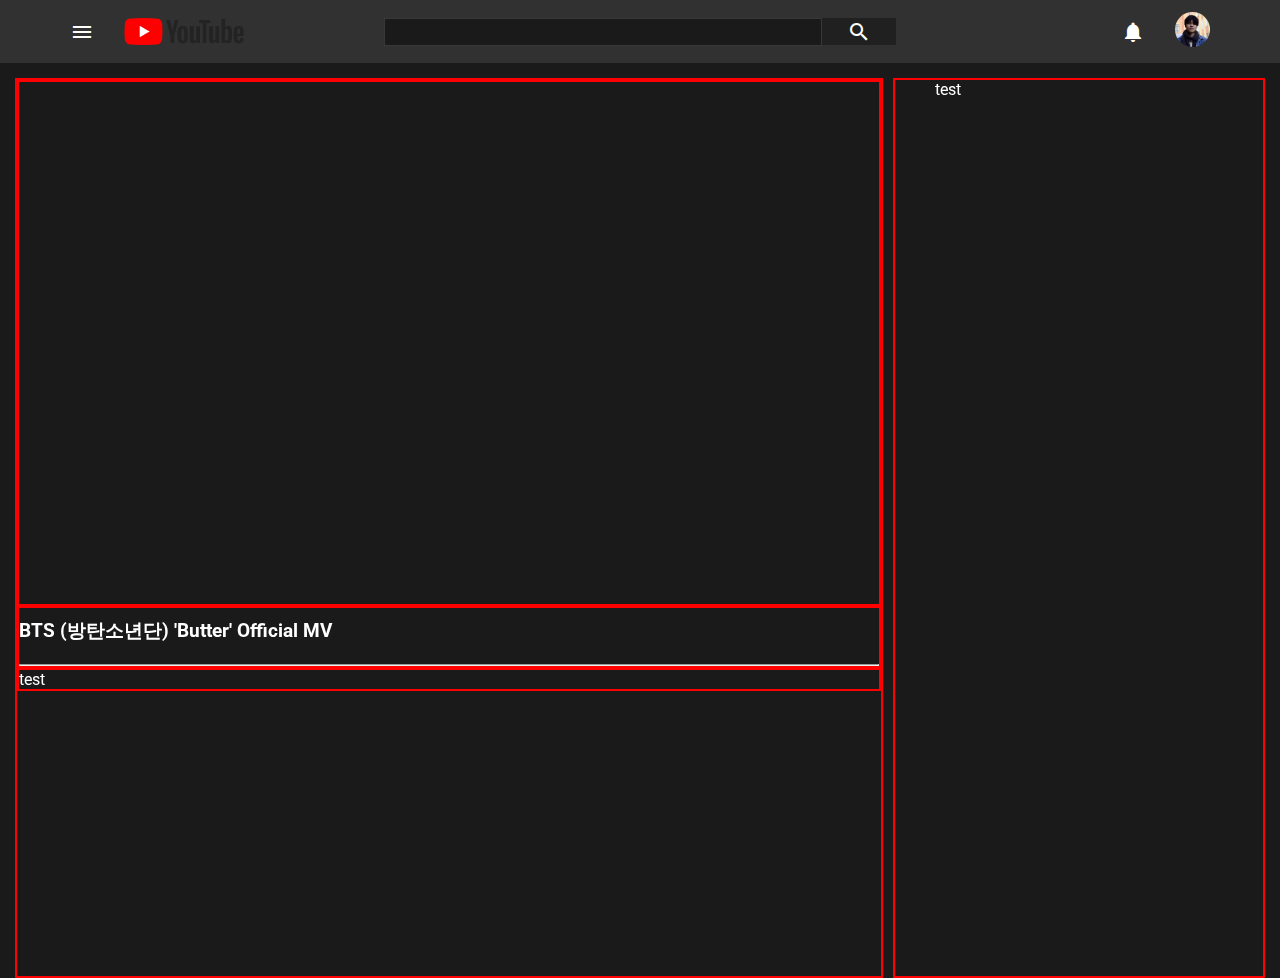
==== index.html @ 273050a8 "page structure and navbar ready" ====
<!doctype html>

<html lang="en">
<head>
  <meta charset="utf-8">
  <title>Youtube but better</title>
  <link rel="preconnect" href="https://fonts.gstatic.com">
  <link href="https://fonts.googleapis.com/css2?family=Roboto&display=swap" rel="stylesheet">
  <link rel="stylesheet" href="https://fonts.googleapis.com/icon?family=Material+Icons">
  <link href='https://css.gg/menu-grid-r.css' rel='stylesheet'>
  <meta name="description" content="youtube-clone">
  <meta name="author" content="SitePoint">
  <link rel="icon" href="media/yt-icon.png">

  <link rel="stylesheet" href="styles/styles.css">

</head>
    <nav>
        <div id = "nav-left">
            <i class="material-icons bg-light">menu</i>
            <img class = "bg-light" id = "yt-logo" src = "media/yt-logo.png" alt = "youtube-logo">
        </div>
        <div id = 'searchbar'>
            <input type = 'text' name = 'search'>
            <button><i class="material-icons">&#xe8b6;</i></button>
        </div>
        <div id = "nav-right">
            <i class="gg-menu-grid-r"></i>
            <i class="material-icons bg-light">notifications</i>
            <a href="https://github.com/minho-sama" target ="_blank"><img class = "bg-light" id = "profile-pic" src = "media/minho.jpg" alt = "profile pic"></a>
        </div>
    </nav>

    <article>
        <div id = 'main-content'>
            <section id = 'video-player'>
                <iframe 
                src="https://www.youtube.com/embed/WMweEpGlu_U" 
                title="YouTube video player" frameborder="0" 
                allow="accelerometer; autoplay; clipboard-write; encrypted-media; gyroscope; picture-in-picture" 
                allowfullscreen></iframe>
                <p id = "description">
                    <h3>BTS (방탄소년단) 'Butter' Official MV</h3>
                </p>
                <hr>
            </section>
            <section id = "comment-section">
                <p>test</p>
            </section>
        </div>
        
        <aside id = "recommendations">
            <ul>
                <p>test</p>
            </ul>
        </aside>
    </article>

<body>

</body>
</html>
---- styles/styles.css ----
/*mixin*/
nav {
  display: -webkit-box;
  display: -ms-flexbox;
  display: flex;
  -webkit-box-align: center;
      -ms-flex-align: center;
          align-items: center;
  -webkit-box-pack: center;
      -ms-flex-pack: center;
          justify-content: center;
  color: #ffffff;
  width: 100%;
  height: 7vh;
  background-color: #313131;
  position: relative;
}

nav #nav-left {
  position: absolute;
  background-color: #313131;
  display: -webkit-box;
  display: -ms-flexbox;
  display: flex;
  -webkit-box-align: center;
      -ms-flex-align: center;
          align-items: center;
  gap: 30px;
  left: 70px;
}

nav #nav-left #yt-logo {
  width: 120px;
}

nav #nav-right {
  position: absolute;
  background-color: #313131;
  display: -webkit-box;
  display: -ms-flexbox;
  display: flex;
  -webkit-box-align: center;
      -ms-flex-align: center;
          align-items: center;
  gap: 30px;
  right: 70px;
}

nav #nav-right #profile-pic {
  border-radius: 50%;
  width: 35px;
}

nav #nav-right a {
  background-color: #313131;
}

nav #searchbar {
  -webkit-box-align: center;
      -ms-flex-align: center;
          align-items: center;
  display: -webkit-box;
  display: -ms-flexbox;
  display: flex;
  -webkit-box-pack: center;
      -ms-flex-pack: center;
          justify-content: center;
  width: 40%;
  background-color: #313131;
}

nav #searchbar input {
  width: 90%;
  border: 1px solid #383838;
  padding: 4px;
  font-size: 15px;
  background-color: #1a1a1a;
}

nav #searchbar input:focus {
  outline: none;
}

nav #searchbar button {
  border: none;
  width: 15%;
  margin: 0;
  cursor: pointer;
  height: 27px;
  background-color: #202020;
}

nav #searchbar button i {
  margin-top: 1px;
  background-color: #202020;
}

nav .bg-light {
  background-color: #313131;
}

::-webkit-scrollbar {
  width: 13px;
}

::-webkit-scrollbar-track {
  background: #313131;
}

::-webkit-scrollbar-thumb {
  background: #bbbbbb;
  -webkit-transition: 0.5s;
  transition: 0.5s;
  border-radius: 5px;
  border: 2px solid rgba(0, 0, 0, 0);
  background-clip: padding-box;
}

::-webkit-scrollbar-thumb:hover {
  background: #6d6d6d;
  border: 2px solid rgba(0, 0, 0, 0);
  background-clip: padding-box;
}

* {
  margin: 0;
  -webkit-box-sizing: border-box;
          box-sizing: border-box;
  color: white;
  font-family: Roboto, Arial, sans-serif;
  background-color: #1a1a1a;
}

body, html {
  height: 100%;
}

article {
  margin: 15px;
  display: -webkit-box;
  display: -ms-flexbox;
  display: flex;
  -webkit-box-orient: horizontal;
  -webkit-box-direction: normal;
      -ms-flex-direction: row;
          flex-direction: row;
  gap: 10px;
  height: 100%;
}

#main-content {
  -ms-flex-preferred-size: 70%;
      flex-basis: 70%;
  -webkit-box-orient: vertical;
  -webkit-box-direction: normal;
      -ms-flex-direction: column;
          flex-direction: column;
  border: 2px solid red;
  height: 100%;
  display: inline-block;
}

#main-content #video-player {
  width: 100%;
  border: 2px solid red;
  display: -webkit-box;
  display: -ms-flexbox;
  display: flex;
  -webkit-box-orient: vertical;
  -webkit-box-direction: normal;
      -ms-flex-direction: column;
          flex-direction: column;
  gap: 10px;
  -webkit-box-pack: center;
      -ms-flex-pack: center;
          justify-content: center;
}

#main-content #video-player iframe {
  width: 100%;
  height: 40vw;
}

#main-content #description {
  border: 2px solid red;
}

#main-content #comment-section {
  width: 100%;
  border: 2px solid red;
}

#recommendations {
  height: 100%;
  -ms-flex-preferred-size: 30%;
      flex-basis: 30%;
  -webkit-box-orient: vertical;
  -webkit-box-direction: normal;
      -ms-flex-direction: column;
          flex-direction: column;
  border: 2px solid red;
}
/*# sourceMappingURL=styles.css.map */
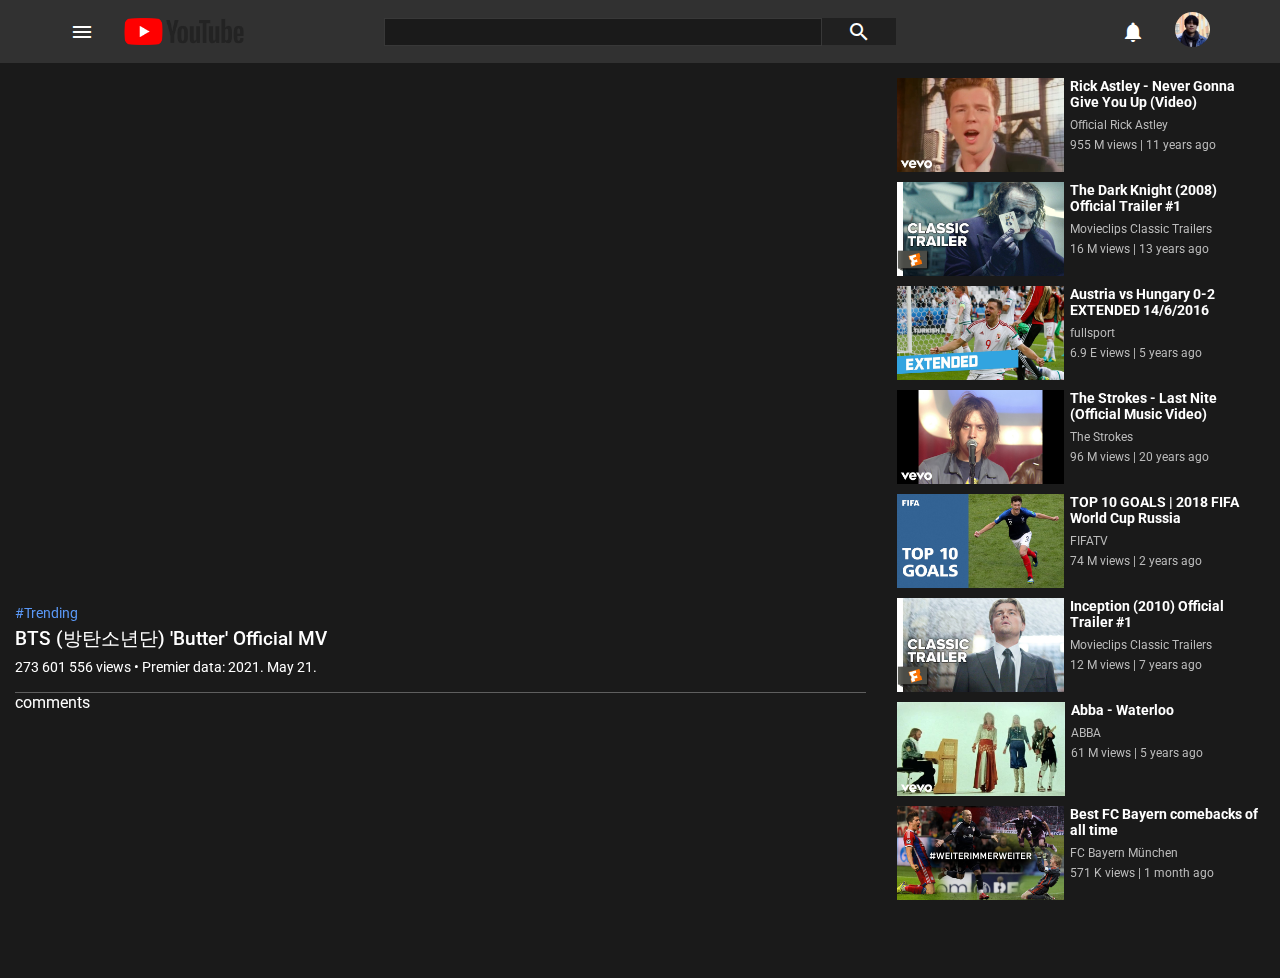
==== commit d911049b: "comment section  and likes not finished" ====
--- a/index.html
+++ b/index.html
@@ -39,19 +39,85 @@
                 title="YouTube video player" frameborder="0" 
                 allow="accelerometer; autoplay; clipboard-write; encrypted-media; gyroscope; picture-in-picture" 
                 allowfullscreen></iframe>
-                <p id = "description">
-                    <h3>BTS (방탄소년단) 'Butter' Official MV</h3>
-                </p>
+                <section id = "description">
+                    <header>#Trending</header>
+                    <h1>BTS (방탄소년단) 'Butter' Official MV</h1>
+                    <p>273 601 556 views • Premier data: 2021. May 21.</p>
+                </section>
                 <hr>
             </section>
             <section id = "comment-section">
-                <p>test</p>
+                <p>comments</p>
             </section>
         </div>
         
         <aside id = "recommendations">
             <ul>
-                <p>test</p>
+                <li>
+                    <img class = "thumbnail" src = "media/thumbnails/rickroll.jpg" alt = "rick roll">
+                    <div>
+                        <h1>Rick Astley - Never Gonna Give You Up (Video)</h1>
+                        <p>Official Rick Astley</p>
+                        <p>955 M views | 11 years ago</p>
+                    </div>
+                </li>
+                <li>
+                    <img class = "thumbnail" src = "media/thumbnails/darkknight.jpg" alt = "batman">
+                    <div>
+                        <h1>The Dark Knight (2008) Official Trailer #1 </h1>
+                        <p>Movieclips Classic Trailers</p>
+                        <p>16 M views | 13 years ago</p>
+                    </div>
+                </li>
+                <li>
+                    <img class = "thumbnail" src = "media/thumbnails/hun.jpg" alt = "hun-aus">
+                    <div>
+                        <h1>Austria vs Hungary 0-2 EXTENDED 14/6/2016 </h1>
+                        <p>fullsport</p>
+                        <p>6.9 E views | 5 years ago</p>
+                    </div>
+                </li>
+                <li>
+                    <img class = "thumbnail" src = "media/thumbnails/lastnite.jpg" alt = "lastnite">
+                    <div>
+                        <h1>The Strokes - Last Nite (Official Music Video)</h1>
+                        <p>The Strokes</p>
+                        <p>96 M views | 20 years ago</p>
+                    </div>
+                </li>
+                <li>
+                    <img class = "thumbnail" src = "media/thumbnails/uefa.jpg" alt = "fifa">
+                    <div>
+                        <h1>TOP 10 GOALS | 2018 FIFA World Cup Russia
+                        </h1>
+                        <p>FIFATV</p>
+                        <p>74 M views | 2 years ago</p>
+                    </div>
+                </li>
+                <li>
+                    <img class = "thumbnail" src = "media/thumbnails/inception.jpg" alt = "dicaprio">
+                    <div>
+                        <h1>Inception (2010) Official Trailer #1</h1>
+                        <p>Movieclips Classic Trailers</p>
+                        <p>12 M views | 7 years ago</p>
+                    </div>
+                </li>
+                <li>
+                    <img class = "thumbnail" src = "media/thumbnails/waterloo.jpg" alt = "abba">
+                    <div>
+                        <h1>Abba - Waterloo</h1>
+                        <p>ABBA</p>
+                        <p>61 M views | 5 years ago</p>
+                    </div>
+                </li>
+                <li>
+                    <img class = "thumbnail" src = "media/thumbnails/bayern.jpg" alt = "abba">
+                    <div>
+                        <h1>Best FC Bayern comebacks of all time</h1>
+                        <p>FC Bayern München</p>
+                        <p>571 K views | 1 month ago</p>
+                    </div>
+                </li>
             </ul>
         </aside>
     </article>
--- a/styles/styles.css
+++ b/styles/styles.css
@@ -122,6 +122,57 @@
   background-clip: padding-box;
 }
 
+#recommendations {
+  margin: 0;
+  height: 100%;
+  -ms-flex-preferred-size: 30%;
+      flex-basis: 30%;
+  -webkit-box-orient: vertical;
+  -webkit-box-direction: normal;
+      -ms-flex-direction: column;
+          flex-direction: column;
+}
+
+#recommendations ul {
+  padding-left: 4px;
+}
+
+#recommendations ul li {
+  cursor: pointer;
+  margin-bottom: 10px;
+  display: -webkit-box;
+  display: -ms-flexbox;
+  display: flex;
+  gap: 6px;
+  list-style: none;
+}
+
+#recommendations ul li .thumbnail {
+  width: 168px;
+  height: 94px;
+}
+
+#recommendations ul li div {
+  display: -webkit-box;
+  display: -ms-flexbox;
+  display: flex;
+  -webkit-box-orient: vertical;
+  -webkit-box-direction: normal;
+      -ms-flex-direction: column;
+          flex-direction: column;
+}
+
+#recommendations ul li div h1 {
+  font-size: 14px;
+  margin-bottom: 5px;
+}
+
+#recommendations ul li div p {
+  color: #bbbbbb;
+  font-size: 12px;
+  margin: 3px 0;
+}
+
 * {
   margin: 0;
   -webkit-box-sizing: border-box;
@@ -155,14 +206,11 @@
   -webkit-box-direction: normal;
       -ms-flex-direction: column;
           flex-direction: column;
-  border: 2px solid red;
-  height: 100%;
-  display: inline-block;
+  height: 100%;
 }
 
 #main-content #video-player {
   width: 100%;
-  border: 2px solid red;
   display: -webkit-box;
   display: -ms-flexbox;
   display: flex;
@@ -182,22 +230,30 @@
 }
 
 #main-content #description {
-  border: 2px solid red;
+  font-size: 14px;
+}
+
+#main-content #description header {
+  margin: 5px 0;
+  color: #5a98f7;
+}
+
+#main-content #description h1 {
+  font-weight: 500;
+  font-size: 19px;
+}
+
+#main-content #description p {
+  margin: 7px 0;
+}
+
+#main-content hr {
+  border: none;
+  border-top: 0.5px solid #5f5f5f;
+  width: 98%;
 }
 
 #main-content #comment-section {
   width: 100%;
-  border: 2px solid red;
-}
-
-#recommendations {
-  height: 100%;
-  -ms-flex-preferred-size: 30%;
-      flex-basis: 30%;
-  -webkit-box-orient: vertical;
-  -webkit-box-direction: normal;
-      -ms-flex-direction: column;
-          flex-direction: column;
-  border: 2px solid red;
 }
 /*# sourceMappingURL=styles.css.map */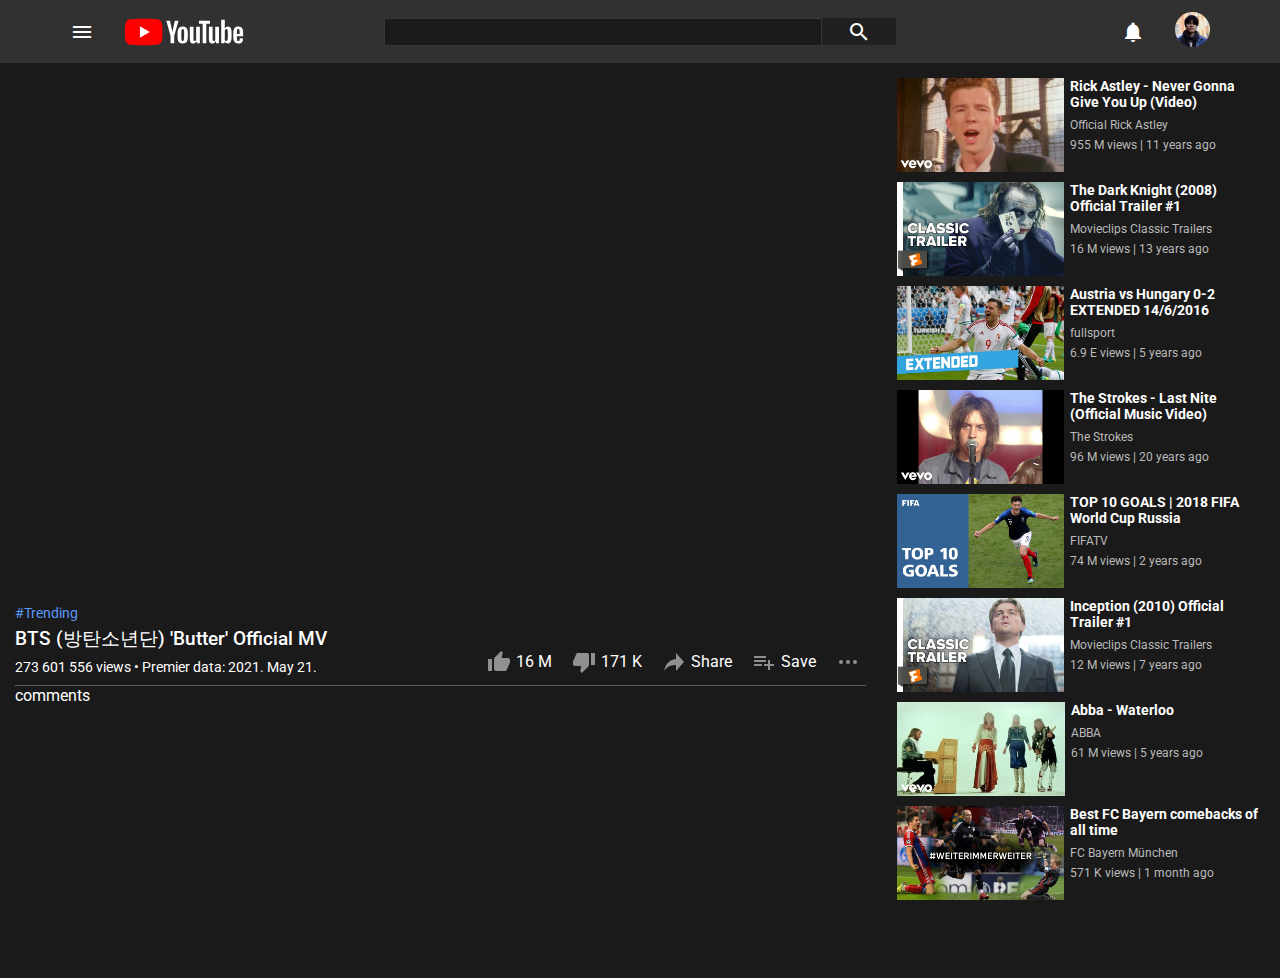
==== commit d679cfea: "action buttons added" ====
--- a/index.html
+++ b/index.html
@@ -18,15 +18,15 @@
     <nav>
         <div id = "nav-left">
             <i class="material-icons bg-light">menu</i>
-            <img class = "bg-light" id = "yt-logo" src = "media/yt-logo.png" alt = "youtube-logo">
+            <img class="bg-light" id="yt-logo" src="media/youtube-logo-white.svg" alt="youtube-logo">
         </div>
         <div id = 'searchbar'>
             <input type = 'text' name = 'search'>
             <button><i class="material-icons">&#xe8b6;</i></button>
         </div>
         <div id = "nav-right">
-            <i class="gg-menu-grid-r"></i>
-            <i class="material-icons bg-light">notifications</i>
+            <i class="gg-menu-grid-r disappear"></i>
+            <i class="material-icons bg-light disappear">notifications</i>
             <a href="https://github.com/minho-sama" target ="_blank"><img class = "bg-light" id = "profile-pic" src = "media/minho.jpg" alt = "profile pic"></a>
         </div>
     </nav>
@@ -43,6 +43,28 @@
                     <header>#Trending</header>
                     <h1>BTS (방탄소년단) 'Butter' Official MV</h1>
                     <p>273 601 556 views • Premier data: 2021. May 21.</p>
+                </section>
+                <section id = "action-buttons">
+                    <ul>
+                        <li>
+                            <img src = "media/like.svg" alt = "like">
+                            <p>16 M</p>
+                        </li>
+                        <li>
+                            <img src = "media/dislike.svg" alt = "dislike">
+                            <p>171 K</p>
+                        </li>
+                        <li>
+                            <img src = "media/share.svg" alt = "like">
+                            <p>Share</p>
+                        </li>
+                        <li>
+                            <img src = "media/add-playlist.svg" alt = "like">
+                            <p>Save</p>
+                        </li>
+                            <img src = "media/grey-mini-menu.svg" alt = "like">  <li>
+                        </li>
+                    </ul>
                 </section>
                 <hr>
             </section>
--- a/styles/styles.css
+++ b/styles/styles.css
@@ -173,6 +173,18 @@
   margin: 3px 0;
 }
 
+@media only screen and (max-width: 900px) {
+  #yt-logo {
+    display: none;
+  }
+}
+
+@media only screen and (max-width: 700px) {
+  .disappear {
+    display: none;
+  }
+}
+
 * {
   margin: 0;
   -webkit-box-sizing: border-box;
@@ -211,6 +223,7 @@
 
 #main-content #video-player {
   width: 100%;
+  position: relative;
   display: -webkit-box;
   display: -ms-flexbox;
   display: flex;
@@ -244,7 +257,35 @@
 }
 
 #main-content #description p {
-  margin: 7px 0;
+  margin: 7px 0 -10px 0;
+}
+
+#main-content #action-buttons ul {
+  list-style: none;
+  display: -webkit-box;
+  display: -ms-flexbox;
+  display: flex;
+  gap: 20px;
+  position: absolute;
+  bottom: 2%;
+  right: 3px;
+}
+
+#main-content #action-buttons ul li {
+  display: -webkit-box;
+  display: -ms-flexbox;
+  display: flex;
+  gap: 5px;
+  -webkit-box-align: center;
+      -ms-flex-align: center;
+          align-items: center;
+  -webkit-box-pack: center;
+      -ms-flex-pack: center;
+          justify-content: center;
+}
+
+#main-content #action-buttons ul li img {
+  cursor: pointer;
 }
 
 #main-content hr {
@@ -256,4 +297,22 @@
 #main-content #comment-section {
   width: 100%;
 }
+
+@media only screen and (max-width: 900px) {
+  article {
+    -webkit-box-orient: vertical;
+    -webkit-box-direction: normal;
+        -ms-flex-direction: column;
+            flex-direction: column;
+  }
+  article #description p {
+    margin: 10px 0;
+  }
+  article #action-buttons {
+    display: none;
+  }
+  article hr {
+    margin-top: 5px;
+  }
+}
 /*# sourceMappingURL=styles.css.map */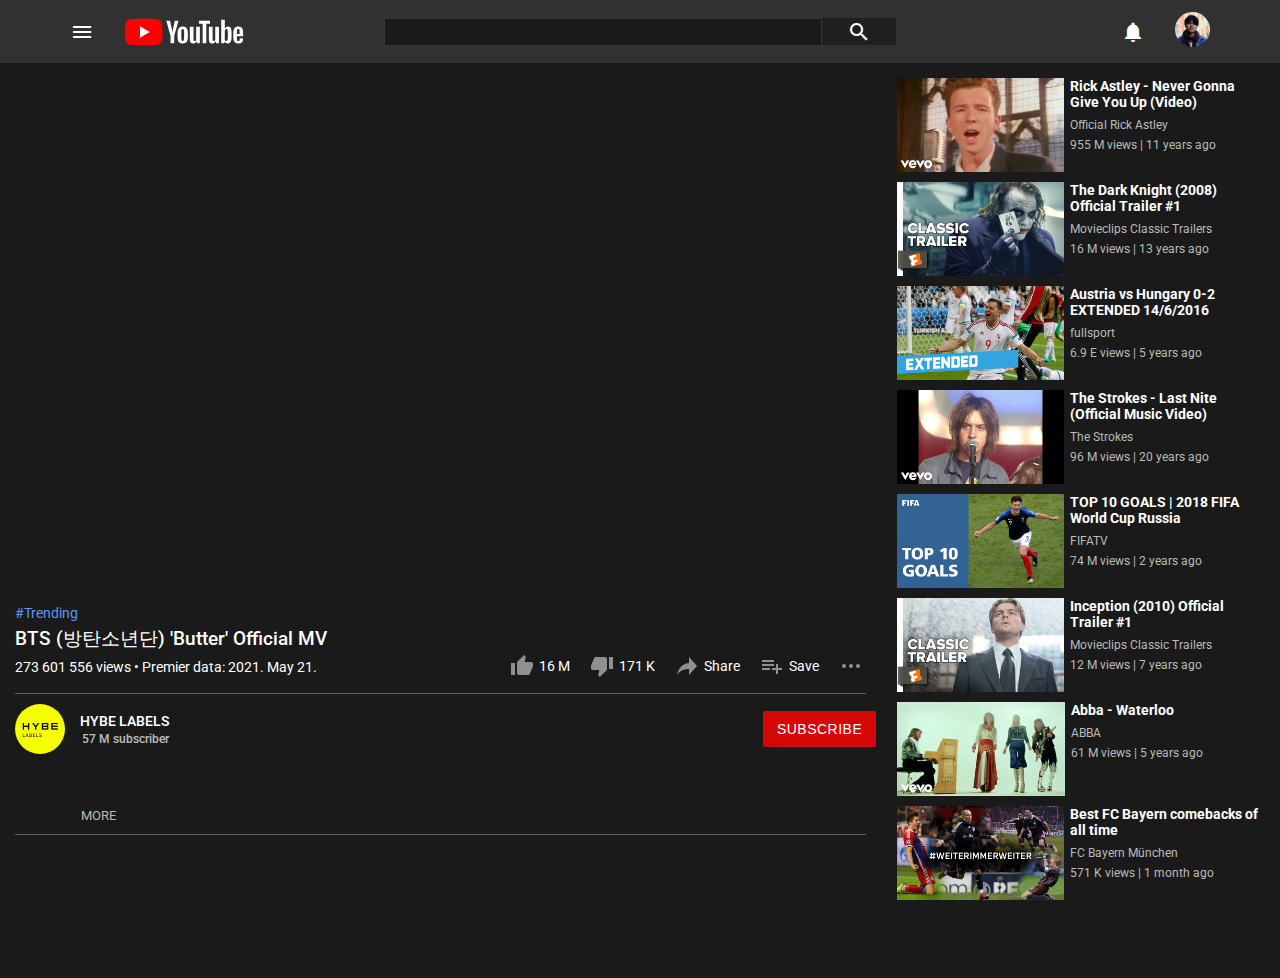
==== commit 06bd45e2: "added responsiveness" ====
--- a/index.html
+++ b/index.html
@@ -10,6 +10,7 @@
   <link href='https://css.gg/menu-grid-r.css' rel='stylesheet'>
   <meta name="description" content="youtube-clone">
   <meta name="author" content="SitePoint">
+  <meta content="width=device-width, initial-scale=1" name="viewport" />
   <link rel="icon" href="media/yt-icon.png">
 
   <link rel="stylesheet" href="styles/styles.css">
@@ -17,7 +18,7 @@
 </head>
     <nav>
         <div id = "nav-left">
-            <i class="material-icons bg-light">menu</i>
+            <i class="material-icons bg-light pointer">menu</i>
             <img class="bg-light" id="yt-logo" src="media/youtube-logo-white.svg" alt="youtube-logo">
         </div>
         <div id = 'searchbar'>
@@ -25,8 +26,8 @@
             <button><i class="material-icons">&#xe8b6;</i></button>
         </div>
         <div id = "nav-right">
-            <i class="gg-menu-grid-r disappear"></i>
-            <i class="material-icons bg-light disappear">notifications</i>
+            <i class="gg-menu-grid-r disappear pointer"></i>
+            <i class="material-icons bg-light disappear pointer">notifications</i>
             <a href="https://github.com/minho-sama" target ="_blank"><img class = "bg-light" id = "profile-pic" src = "media/minho.jpg" alt = "profile pic"></a>
         </div>
     </nav>
@@ -43,33 +44,43 @@
                     <header>#Trending</header>
                     <h1>BTS (방탄소년단) 'Butter' Official MV</h1>
                     <p>273 601 556 views • Premier data: 2021. May 21.</p>
-                </section>
-                <section id = "action-buttons">
-                    <ul>
-                        <li>
-                            <img src = "media/like.svg" alt = "like">
-                            <p>16 M</p>
-                        </li>
-                        <li>
-                            <img src = "media/dislike.svg" alt = "dislike">
-                            <p>171 K</p>
-                        </li>
-                        <li>
-                            <img src = "media/share.svg" alt = "like">
-                            <p>Share</p>
-                        </li>
-                        <li>
-                            <img src = "media/add-playlist.svg" alt = "like">
-                            <p>Save</p>
-                        </li>
-                            <img src = "media/grey-mini-menu.svg" alt = "like">  <li>
-                        </li>
-                    </ul>
+                    <div id = "action-buttons">
+                        <ul>
+                            <li>
+                                <img src = "media/like.svg" alt = "like">
+                                <p>16 M</p>
+                            </li>
+                            <li>
+                                <img src = "media/dislike.svg" alt = "dislike">
+                                <p>171 K</p>
+                            </li>
+                            <li>
+                                <img src = "media/share.svg" alt = "like">
+                                <p>Share</p>
+                            </li>
+                            <li>
+                                <img src = "media/add-playlist.svg" alt = "like">
+                                <p>Save</p>
+                            </li>
+                                <img src = "media/grey-mini-menu.svg" alt = "like">  <li>
+                            </li>
+                        </ul>
+                    </div>
                 </section>
                 <hr>
-            </section>
-            <section id = "comment-section">
-                <p>comments</p>
+                
+                <section id = "channel-info">
+                    <div id = "channel-name">
+                        <img src = "media/hypelabels.jpg" alt = "channel-picture">
+                        <div class = "container">
+                            <p>HYBE LABELS</p>
+                            <p id = "sub-num">57 M subscriber</p>
+                        </div>
+                    </div>
+                    <button id = "more-btn">MORE</button>
+                    <button id = "subscribe-btn">SUBSCRIBE</button>
+                </section>
+                <hr>
             </section>
         </div>
         
--- a/styles/styles.css
+++ b/styles/styles.css
@@ -97,6 +97,10 @@
 
 nav .bg-light {
   background-color: #313131;
+}
+
+nav .pointer {
+  cursor: pointer;
 }
 
 ::-webkit-scrollbar {
@@ -223,7 +227,6 @@
 
 #main-content #video-player {
   width: 100%;
-  position: relative;
   display: -webkit-box;
   display: -ms-flexbox;
   display: flex;
@@ -243,7 +246,9 @@
 }
 
 #main-content #description {
+  position: relative;
   font-size: 14px;
+  height: 83px;
 }
 
 #main-content #description header {
@@ -260,18 +265,23 @@
   margin: 7px 0 -10px 0;
 }
 
-#main-content #action-buttons ul {
+#main-content #description #action-buttons {
+  position: absolute;
+  right: 0;
+  bottom: 5px;
+}
+
+#main-content #description #action-buttons ul {
   list-style: none;
   display: -webkit-box;
   display: -ms-flexbox;
   display: flex;
   gap: 20px;
-  position: absolute;
-  bottom: 2%;
-  right: 3px;
-}
-
-#main-content #action-buttons ul li {
+  -ms-flex-line-pack: center;
+      align-content: center;
+}
+
+#main-content #description #action-buttons ul li {
   display: -webkit-box;
   display: -ms-flexbox;
   display: flex;
@@ -279,12 +289,13 @@
   -webkit-box-align: center;
       -ms-flex-align: center;
           align-items: center;
-  -webkit-box-pack: center;
-      -ms-flex-pack: center;
-          justify-content: center;
-}
-
-#main-content #action-buttons ul li img {
+}
+
+#main-content #description #action-buttons ul li p {
+  margin: auto;
+}
+
+#main-content #description #action-buttons ul li img {
   cursor: pointer;
 }
 
@@ -294,8 +305,72 @@
   width: 98%;
 }
 
-#main-content #comment-section {
-  width: 100%;
+#main-content #channel-info {
+  position: relative;
+  height: 120px;
+}
+
+#main-content #channel-info #channel-name {
+  display: -webkit-box;
+  display: -ms-flexbox;
+  display: flex;
+  gap: 15px;
+  -webkit-box-align: center;
+      -ms-flex-align: center;
+          align-items: center;
+}
+
+#main-content #channel-info #channel-name img {
+  border-radius: 50%;
+  width: 50px;
+}
+
+#main-content #channel-info #subscribe-btn {
+  position: absolute;
+  top: 7px;
+  right: 7px;
+  border: none;
+  border-radius: 2px;
+  background-color: #d60707;
+  color: white;
+  font-size: 14px;
+  font-family: sans-serif;
+  font-weight: 500;
+  letter-spacing: 0.5px;
+  cursor: pointer;
+  padding: 10px 5px;
+  width: 13%;
+}
+
+#main-content #channel-info .container {
+  display: -webkit-box;
+  display: -ms-flexbox;
+  display: flex;
+  gap: 3px;
+  -webkit-box-orient: vertical;
+  -webkit-box-direction: normal;
+      -ms-flex-direction: column;
+          flex-direction: column;
+  font-size: 14px;
+  font-weight: 550;
+  -webkit-box-align: center;
+      -ms-flex-align: center;
+          align-items: center;
+}
+
+#main-content #channel-info .container #sub-num {
+  font-size: 12px;
+  color: #bbbbbb;
+}
+
+#main-content #channel-info #more-btn {
+  position: absolute;
+  bottom: 0px;
+  left: 60px;
+  border: none;
+  background-color: none;
+  color: #bbbbbb;
+  cursor: pointer;
 }
 
 @media only screen and (max-width: 900px) {
@@ -314,5 +389,9 @@
   article hr {
     margin-top: 5px;
   }
+  #subscribe-btn {
+    font-size: 10px;
+    width: 8%;
+  }
 }
 /*# sourceMappingURL=styles.css.map */